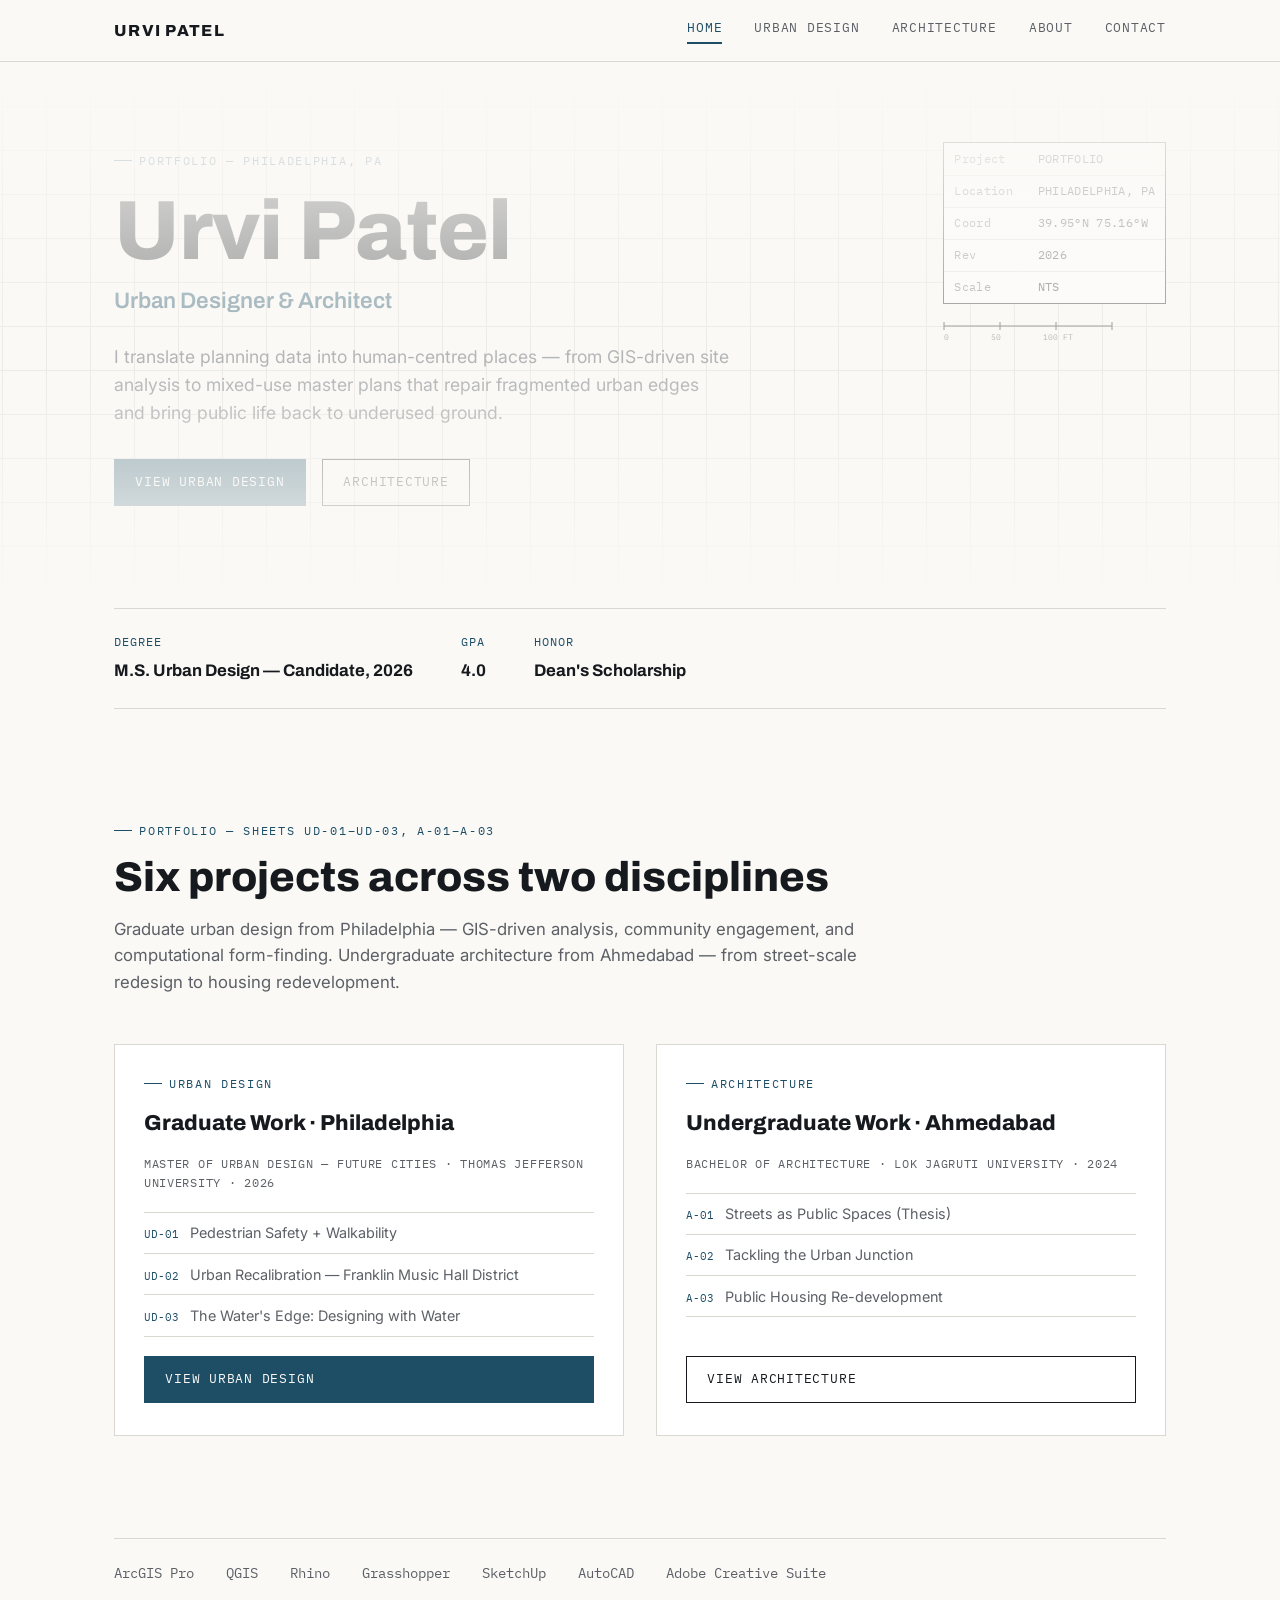
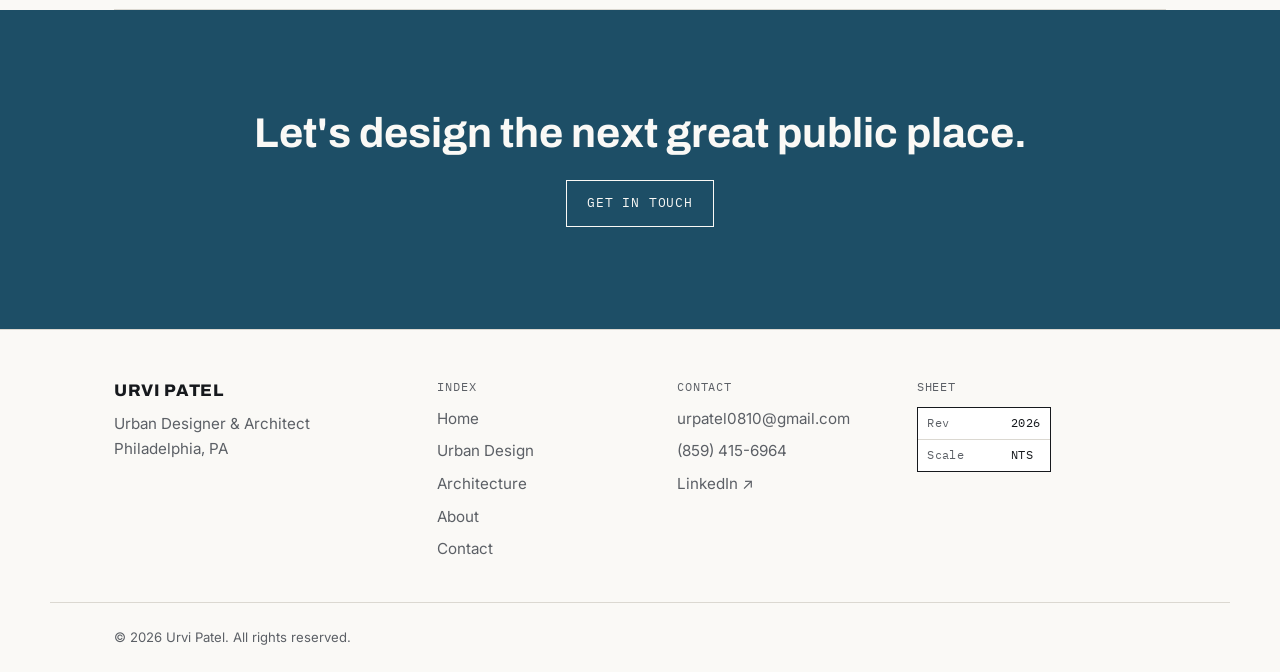
==== index.html @ c250d717 "Add files via upload" ====
<!DOCTYPE html>
<html lang="en">
<head>
<meta charset="UTF-8">
<meta name="viewport" content="width=device-width, initial-scale=1.0">
<title>Urvi Patel — Urban Designer &amp; Architect</title>
<meta name="description" content="Portfolio of Urvi Patel, an urban designer and architect based in Philadelphia specialising in master planning, GIS analysis, and human-centred urban design.">
<link rel="icon" type="image/svg+xml" href="data:image/svg+xml,%3Csvg xmlns='http://www.w3.org/2000/svg' viewBox='0 0 32 32'%3E%3Crect width='32' height='32' fill='%23FAF9F6'/%3E%3Cpath d='M16 4v24M4 16h24' stroke='%231D4E66' stroke-width='2'/%3E%3Ccircle cx='16' cy='16' r='6' fill='none' stroke='%2316191D' stroke-width='1.5'/%3E%3C/svg%3E">
<link rel="preconnect" href="https://fonts.googleapis.com">
<link rel="preconnect" href="https://fonts.gstatic.com" crossorigin>
<link href="https://fonts.googleapis.com/css2?family=Archivo:wght@600;700;800;900&family=Inter:wght@400;500;600&family=IBM+Plex+Mono:wght@400;500;600&display=swap" rel="stylesheet">
<link rel="stylesheet" href="styles.css">
</head>
<body>

<header class="site-header">
  <div class="container header-inner">
    <a href="index.html" class="logo">URVI PATEL</a>
    <nav class="nav" id="siteNav">
      <a href="index.html" class="nav-link active">Home</a>
      <a href="urban-design.html" class="nav-link">Urban Design</a>
      <a href="architecture.html" class="nav-link">Architecture</a>
      <a href="about.html" class="nav-link">About</a>
      <a href="contact.html" class="nav-link">Contact</a>
    </nav>
    <button class="nav-toggle" id="navToggle" aria-label="Toggle menu" aria-expanded="false">
      <span></span><span></span><span></span>
    </button>
  </div>
</header>

<section class="hero grid-bg">
  <div class="container hero-grid">
    <div>
      <span class="eyebrow">Portfolio — Philadelphia, PA</span>
      <h1>Urvi Patel</h1>
      <p class="hero-role">Urban Designer &amp; Architect</p>
      <p class="hero-body">I translate planning data into human-centred places — from GIS-driven site analysis to mixed-use master plans that repair fragmented urban edges and bring public life back to underused ground.</p>
      <div class="btn-row">
        <a href="urban-design.html" class="btn btn-primary">View Urban Design</a>
        <a href="architecture.html" class="btn btn-outline">Architecture</a>
      </div>
    </div>
    <div class="hero-aside">
      <div class="title-block">
        <p class="tb-row"><span>Project</span><span>Portfolio</span></p>
        <p class="tb-row"><span>Location</span><span>Philadelphia, PA</span></p>
        <p class="tb-row"><span>Coord</span><span>39.95°N 75.16°W</span></p>
        <p class="tb-row"><span>Rev</span><span>2026</span></p>
        <p class="tb-row"><span>Scale</span><span>NTS</span></p>
      </div>
      <svg class="scale-bar" width="170" height="22" viewBox="0 0 170 22" xmlns="http://www.w3.org/2000/svg">
        <line x1="1" y1="6" x2="169" y2="6" style="stroke:var(--ink);stroke-width:1"/>
        <line x1="1" y1="2" x2="1" y2="10" style="stroke:var(--ink);stroke-width:1"/>
        <line x1="57" y1="2" x2="57" y2="10" style="stroke:var(--ink);stroke-width:1"/>
        <line x1="113" y1="2" x2="113" y2="10" style="stroke:var(--ink);stroke-width:1"/>
        <line x1="169" y1="2" x2="169" y2="10" style="stroke:var(--ink);stroke-width:1"/>
        <text x="1" y="20" font-family="IBM Plex Mono" font-size="8" fill="var(--ink-muted)">0</text>
        <text x="48" y="20" font-family="IBM Plex Mono" font-size="8" fill="var(--ink-muted)">50</text>
        <text x="100" y="20" font-family="IBM Plex Mono" font-size="8" fill="var(--ink-muted)">100 FT</text>
      </svg>
    </div>
  </div>
</section>

<div class="container">
  <hr class="hairline">
  <div class="legend">
    <div class="legend-item"><span class="mono-label">Degree</span><strong>M.S. Urban Design — Candidate, 2026</strong></div>
    <div class="legend-item"><span class="mono-label">GPA</span><strong>4.0</strong></div>
    <div class="legend-item"><span class="mono-label">Honor</span><strong>Dean's Scholarship</strong></div>
  </div>
  <hr class="hairline">
</div>

<section class="section">
  <div class="container">
    <div class="section-head reveal">
      <span class="eyebrow">Portfolio — Sheets UD-01–UD-03, A-01–A-03</span>
      <h2>Six projects across two disciplines</h2>
      <p>Graduate urban design from Philadelphia — GIS-driven analysis, community engagement, and computational form-finding. Undergraduate architecture from Ahmedabad — from street-scale redesign to housing redevelopment.</p>
    </div>

    <div class="discipline-grid">

      <div class="discipline-card reveal">
        <span class="eyebrow">Urban Design</span>
        <h3>Graduate Work · Philadelphia</h3>
        <p class="d-label">Master of Urban Design — Future Cities · Thomas Jefferson University · 2026</p>
        <ul class="d-projects">
          <li>
            <span class="tag-mono">UD-01</span>
            Pedestrian Safety + Walkability
          </li>
          <li>
            <span class="tag-mono">UD-02</span>
            Urban Recalibration — Franklin Music Hall District
          </li>
          <li>
            <span class="tag-mono">UD-03</span>
            The Water's Edge: Designing with Water
          </li>
        </ul>
        <a href="urban-design.html" class="btn btn-primary">View Urban Design</a>
      </div>

      <div class="discipline-card reveal">
        <span class="eyebrow">Architecture</span>
        <h3>Undergraduate Work · Ahmedabad</h3>
        <p class="d-label">Bachelor of Architecture · Lok Jagruti University · 2024</p>
        <ul class="d-projects">
          <li>
            <span class="tag-mono">A-01</span>
            Streets as Public Spaces (Thesis)
          </li>
          <li>
            <span class="tag-mono">A-02</span>
            Tackling the Urban Junction
          </li>
          <li>
            <span class="tag-mono">A-03</span>
            Public Housing Re-development
          </li>
        </ul>
        <a href="architecture.html" class="btn btn-outline">View Architecture</a>
      </div>

    </div>
  </div>
</section>

<div class="container">
  <div class="tools-strip">
    <span>ArcGIS Pro</span><span>QGIS</span><span>Rhino</span><span>Grasshopper</span><span>SketchUp</span><span>AutoCAD</span><span>Adobe Creative Suite</span>
  </div>
</div>

<section class="section cta-band">
  <div class="container">
    <h2>Let's design the next great public place.</h2>
    <a href="contact.html" class="btn btn-outline">Get in Touch</a>
  </div>
</section>

<footer class="site-footer">
  <div class="container footer-grid">
    <div class="footer-col">
      <p class="footer-name">URVI PATEL</p>
      <p class="footer-tagline">Urban Designer &amp; Architect<br>Philadelphia, PA</p>
    </div>
    <div class="footer-col">
      <p class="footer-heading">Index</p>
      <a href="index.html">Home</a>
      <a href="urban-design.html">Urban Design</a>
      <a href="architecture.html">Architecture</a>
      <a href="about.html">About</a>
      <a href="contact.html">Contact</a>
    </div>
    <div class="footer-col">
      <p class="footer-heading">Contact</p>
      <a href="mailto:urpatel0810@gmail.com">urpatel0810@gmail.com</a>
      <a href="tel:+18594156964">(859) 415-6964</a>
      <a href="https://www.linkedin.com/in/urvi-patel-0b5b4a239/" target="_blank" rel="noopener">LinkedIn ↗</a>
    </div>
    <div class="footer-col">
      <p class="footer-heading">Sheet</p>
      <div class="title-block">
        <p class="tb-row"><span>Rev</span><span>2026</span></p>
        <p class="tb-row"><span>Scale</span><span>NTS</span></p>
      </div>
    </div>
  </div>
  <div class="container footer-bottom">
    <p>© 2026 Urvi Patel. All rights reserved.</p>
  </div>
</footer>

<script>
  const navToggle = document.getElementById('navToggle');
  const nav = document.getElementById('siteNav');
  if (navToggle && nav) {
    navToggle.addEventListener('click', () => {
      const isOpen = nav.classList.toggle('is-open');
      navToggle.setAttribute('aria-expanded', isOpen);
    });
    nav.querySelectorAll('a').forEach(link => link.addEventListener('click', () => {
      nav.classList.remove('is-open');
      navToggle.setAttribute('aria-expanded', 'false');
    }));
  }
  const reduceMotion = window.matchMedia('(prefers-reduced-motion: reduce)').matches;
  const revealEls = document.querySelectorAll('.reveal');
  if (reduceMotion || !('IntersectionObserver' in window)) {
    revealEls.forEach(el => el.classList.add('is-visible'));
  } else {
    const observer = new IntersectionObserver((entries) => {
      entries.forEach(entry => {
        if (entry.isIntersecting) { entry.target.classList.add('is-visible'); observer.unobserve(entry.target); }
      });
    }, { threshold: 0.12 });
    revealEls.forEach(el => observer.observe(el));
  }
</script>
</body>
</html>
---- styles.css ----
/* =========================================================
   URVI PATEL — PORTFOLIO
   Design language: architectural drawing-set conventions
   (title blocks, sheet numbers, coordinates, scale notes)
   ========================================================= */

/* ---------- Reset ---------- */
*, *::before, *::after { box-sizing: border-box; }
html { scroll-behavior: smooth; }
body, h1, h2, h3, h4, p, figure { margin: 0; }
img, svg { display: block; max-width: 100%; }
a { color: inherit; text-decoration: none; }
button { font: inherit; color: inherit; background: none; border: none; cursor: pointer; }
ul { margin: 0; padding: 0; list-style: none; }

/* ---------- Tokens ---------- */
:root {
  /* Color */
  --paper: #FAF9F6;
  --surface: #FFFFFF;
  --ink: #16191D;
  --ink-muted: #5C6066;
  --accent: #1D4E66;
  --accent-dark: #15394B;
  --accent-tint: #E7EEF1;
  --line: #DBD8D1;
  --line-strong: #C7C2B8;

  /* Type */
  --font-display: 'Archivo', sans-serif;
  --font-body: 'Inter', sans-serif;
  --font-mono: 'IBM Plex Mono', monospace;

  /* Spacing */
  --space-1: .5rem;
  --space-2: 1rem;
  --space-3: 1.5rem;
  --space-4: 2rem;
  --space-5: 3rem;
  --space-6: 4.5rem;
  --section-pad: clamp(3.5rem, 8vw, 6.5rem);
  --container-w: 1180px;
  --container-pad: clamp(1.25rem, 5vw, 4rem);
}

/* ---------- Base ---------- */
body {
  font-family: var(--font-body);
  background: var(--paper);
  color: var(--ink);
  font-size: 1.05rem;
  line-height: 1.6;
  -webkit-font-smoothing: antialiased;
}

h1, h2, h3, h4 { font-family: var(--font-display); color: var(--ink); line-height: 1.05; }

a:focus-visible, button:focus-visible, input:focus-visible, textarea:focus-visible {
  outline: 2px solid var(--accent);
  outline-offset: 3px;
}

.container {
  max-width: var(--container-w);
  margin-inline: auto;
  padding-inline: var(--container-pad);
}

.section { padding-block: var(--section-pad); }
.section--tight { padding-block: calc(var(--section-pad) * .55); }

.hairline { border: none; border-top: 1px solid var(--line); margin: 0; }

/* Grid texture, used sparingly as a signature backdrop */
.grid-bg {
  background-image:
    linear-gradient(var(--line) 1px, transparent 1px),
    linear-gradient(90deg, var(--line) 1px, transparent 1px);
  background-size: 44px 44px;
  background-position: center top;
  position: relative;
}
.grid-bg::before {
  content: "";
  position: absolute; inset: 0;
  background: linear-gradient(180deg, var(--paper) 0%, rgba(250,249,246,0.55) 55%, var(--paper) 100%);
  pointer-events: none;
}

/* ---------- Eyebrow / labels ---------- */
.eyebrow {
  font-family: var(--font-mono);
  font-size: .75rem;
  letter-spacing: .14em;
  text-transform: uppercase;
  color: var(--accent);
  display: inline-flex;
  align-items: center;
  gap: .6em;
}
.eyebrow::before {
  content: "";
  width: 18px; height: 1px;
  background: var(--accent);
  display: inline-block;
}

.mono-label {
  font-family: var(--font-mono);
  font-size: .72rem;
  letter-spacing: .08em;
  text-transform: uppercase;
  color: var(--ink-muted);
}

/* ---------- Buttons ---------- */
.btn {
  font-family: var(--font-mono);
  font-size: .8rem;
  letter-spacing: .06em;
  text-transform: uppercase;
  padding: .95em 1.6em;
  border-radius: 0;
  display: inline-flex;
  align-items: center;
  gap: .6em;
  transition: background-color .2s ease, color .2s ease, border-color .2s ease, transform .2s ease;
}
.btn-primary {
  background: var(--accent);
  color: var(--paper);
  border: 1px solid var(--accent);
}
.btn-primary:hover { background: var(--accent-dark); border-color: var(--accent-dark); }
.btn-outline {
  background: transparent;
  color: var(--ink);
  border: 1px solid var(--ink);
}
.btn-outline:hover { background: var(--ink); color: var(--paper); }
.btn-row { display: flex; flex-wrap: wrap; gap: var(--space-2); }

/* ---------- Header / Nav ---------- */
.site-header {
  position: sticky; top: 0; z-index: 50;
  background: rgba(250,249,246,0.92);
  backdrop-filter: blur(6px);
  border-bottom: 1px solid var(--line);
}
.header-inner {
  display: flex; align-items: center; justify-content: space-between;
  padding-block: 1.1rem;
}
.logo {
  font-family: var(--font-display);
  font-weight: 800;
  font-size: 1rem;
  letter-spacing: .08em;
}
.nav { display: flex; gap: var(--space-4); }
.nav-link {
  font-family: var(--font-mono);
  font-size: .8rem;
  letter-spacing: .06em;
  text-transform: uppercase;
  color: var(--ink-muted);
  padding-bottom: .3em;
  border-bottom: 2px solid transparent;
  transition: color .2s ease, border-color .2s ease;
}
.nav-link:hover { color: var(--ink); }
.nav-link.active { color: var(--accent); border-color: var(--accent); }

.nav-toggle {
  display: none;
  flex-direction: column;
  gap: 5px;
  padding: .4rem;
}
.nav-toggle span { width: 22px; height: 2px; background: var(--ink); transition: transform .2s ease, opacity .2s ease; }
.nav-toggle[aria-expanded="true"] span:nth-child(1) { transform: translateY(7px) rotate(45deg); }
.nav-toggle[aria-expanded="true"] span:nth-child(2) { opacity: 0; }
.nav-toggle[aria-expanded="true"] span:nth-child(3) { transform: translateY(-7px) rotate(-45deg); }

@media (max-width: 760px) {
  .nav-toggle { display: flex; }
  .nav {
    position: fixed; inset: 64px 0 0 0;
    background: var(--paper);
    flex-direction: column;
    align-items: flex-start;
    gap: var(--space-3);
    padding: var(--space-4) var(--container-pad);
    transform: translateY(-8px);
    opacity: 0;
    pointer-events: none;
    transition: opacity .2s ease, transform .2s ease;
  }
  .nav.is-open { opacity: 1; transform: translateY(0); pointer-events: auto; }
  .nav-link { font-size: 1rem; }
}

/* ---------- Title block (signature element) ---------- */
.title-block {
  border: 1px solid var(--ink);
  background: var(--surface);
  font-family: var(--font-mono);
  font-size: .72rem;
  letter-spacing: .03em;
  width: max-content;
}
.tb-row {
  display: grid;
  grid-template-columns: 6.5em 1fr;
  gap: .75em;
  padding: .55em .85em;
  border-bottom: 1px solid var(--line);
}
.tb-row:last-child { border-bottom: none; }
.tb-row span:first-child { color: var(--ink-muted); }
.tb-row span:last-child { color: var(--ink); text-transform: uppercase; }

.scale-bar { margin-top: var(--space-2); }

/* ---------- Hero ---------- */
.hero { padding-top: clamp(3rem, 7vw, 5rem); padding-bottom: var(--section-pad); }
.hero-grid {
  display: grid;
  grid-template-columns: 1.6fr 1fr;
  gap: var(--space-5);
  align-items: start;
}
.hero h1 {
  font-size: clamp(2.75rem, 7vw, 5.25rem);
  font-weight: 800;
  letter-spacing: -.01em;
  margin-block: var(--space-2) var(--space-1);
}
.hero-role {
  font-family: var(--font-display);
  font-size: clamp(1.15rem, 2vw, 1.4rem);
  font-weight: 600;
  color: var(--accent);
  margin-bottom: var(--space-3);
}
.hero-body { max-width: 38em; color: var(--ink-muted); font-size: 1.1rem; margin-bottom: var(--space-4); }
.hero-aside { justify-self: end; }

@media (max-width: 900px) {
  .hero-grid { grid-template-columns: 1fr; }
  .hero-aside { justify-self: start; }
}

/* ---------- Legend / stats strip ---------- */
.legend {
  display: flex;
  flex-wrap: wrap;
  gap: var(--space-5);
  padding-block: var(--space-3);
}
.legend-item { display: flex; flex-direction: column; gap: .35em; }
.legend-item .mono-label { color: var(--accent); }
.legend-item strong { font-family: var(--font-display); font-size: 1.05rem; font-weight: 700; }

/* ---------- Section headings ---------- */
.section-head { max-width: 46em; margin-bottom: var(--space-5); }
.section-head h2 {
  font-size: clamp(1.9rem, 3.4vw, 2.6rem);
  font-weight: 800;
  margin-top: var(--space-2);
}
.section-head p { color: var(--ink-muted); margin-top: var(--space-2); font-size: 1.05rem; }

/* ---------- Project cards (grid, home preview) ---------- */
.project-grid { display: grid; grid-template-columns: repeat(3, 1fr); gap: var(--space-4); }
@media (max-width: 980px) { .project-grid { grid-template-columns: 1fr; } }

.project-card {
  border: 1px solid var(--line);
  background: var(--surface);
  display: flex;
  flex-direction: column;
  transition: border-color .2s ease, transform .2s ease;
}
.project-card:hover { border-color: var(--accent); transform: translateY(-3px); }
.sheet-tag {
  font-family: var(--font-mono);
  font-size: .7rem;
  letter-spacing: .08em;
  color: var(--accent);
  padding: .8em 1.1em;
  border-bottom: 1px solid var(--line);
}
.diagram {
  height: 200px;
  background: var(--surface);
  background-image:
    linear-gradient(var(--line) 1px, transparent 1px),
    linear-gradient(90deg, var(--line) 1px, transparent 1px);
  background-size: 22px 22px;
  display: flex;
  align-items: center;
  justify-content: center;
  overflow: hidden;
}
.diagram svg { width: 90%; height: 90%; }
.diagram img { width: 100%; height: 100%; object-fit: cover; display: block; }
.project-card .diagram { border-bottom: 1px solid var(--line); }
.sheet-body .diagram { height: 100%; min-height: 280px; }

.figure-row {
  display: grid;
  grid-template-columns: repeat(3, 1fr);
  gap: 1px;
  background: var(--line);
  border: 1px solid var(--line);
  margin: 0 1.4em 2em;
}
.figure-row figure { margin: 0; background: var(--surface); }
.figure-row img { width: 100%; height: 150px; object-fit: cover; display: block; }
.figure-row figcaption {
  font-family: var(--font-mono);
  font-size: .68rem;
  letter-spacing: .03em;
  text-transform: uppercase;
  color: var(--ink-muted);
  padding: .6em .7em;
  border-top: 1px solid var(--line);
}
@media (max-width: 700px) { .figure-row { grid-template-columns: 1fr; margin: 0 1.4em 1.6em; } }
.sheet-credits { font-family: var(--font-mono); font-size: .8rem; color: var(--ink-muted); border-top: 1px solid var(--line); padding-top: 1em; margin-top: var(--space-3); }
.card-body { padding: 1.4em 1.1em 1.6em; display: flex; flex-direction: column; gap: .7em; flex: 1; }
.card-body h3 { font-size: 1.2rem; font-weight: 700; }
.card-meta { font-family: var(--font-mono); font-size: .72rem; letter-spacing: .04em; color: var(--ink-muted); text-transform: uppercase; }
.card-body p { color: var(--ink-muted); font-size: .96rem; }
.card-link {
  font-family: var(--font-mono);
  font-size: .75rem;
  letter-spacing: .05em;
  text-transform: uppercase;
  color: var(--ink);
  border-bottom: 1px solid var(--ink);
  width: max-content;
  margin-top: auto;
  padding-bottom: .15em;
  transition: color .2s ease, border-color .2s ease;
}
.card-link:hover { color: var(--accent); border-color: var(--accent); }

.tag-list { display: flex; flex-wrap: wrap; gap: .5em; margin-top: .3em; }
.tag {
  font-family: var(--font-mono);
  font-size: .68rem;
  letter-spacing: .04em;
  text-transform: uppercase;
  color: var(--ink-muted);
  border: 1px solid var(--line);
  padding: .35em .65em;
}

/* ---------- Tools strip ---------- */
.tools-strip {
  display: flex;
  flex-wrap: wrap;
  gap: var(--space-3) var(--space-4);
  border-top: 1px solid var(--line);
  border-bottom: 1px solid var(--line);
  padding-block: var(--space-3);
}
.tools-strip span { font-family: var(--font-mono); font-size: .85rem; color: var(--ink-muted); }

/* ---------- CTA band ---------- */
.cta-band {
  background: var(--accent);
  color: var(--paper);
  text-align: center;
}
.cta-band h2 { color: var(--paper); font-size: clamp(1.8rem, 3.6vw, 2.6rem); margin-bottom: var(--space-3); }
.cta-band .btn-outline { border-color: var(--paper); color: var(--paper); }
.cta-band .btn-outline:hover { background: var(--paper); color: var(--accent); }

/* ---------- Footer ---------- */
.site-footer { border-top: 1px solid var(--line); padding-top: var(--space-5); }
.footer-grid {
  display: grid;
  grid-template-columns: 1.4fr 1fr 1fr 1.2fr;
  gap: var(--space-4);
  padding-bottom: var(--space-4);
}
@media (max-width: 760px) { .footer-grid { grid-template-columns: 1fr 1fr; } }
.footer-name { font-family: var(--font-display); font-weight: 800; letter-spacing: .04em; }
.footer-tagline { color: var(--ink-muted); margin-top: .5em; font-size: .95rem; }
.footer-heading { font-family: var(--font-mono); font-size: .72rem; letter-spacing: .08em; text-transform: uppercase; color: var(--ink-muted); margin-bottom: .9em; }
.footer-col a { display: block; color: var(--ink-muted); font-size: .95rem; margin-bottom: .55em; transition: color .2s ease; }
.footer-col a:hover { color: var(--accent); }
.footer-bottom { border-top: 1px solid var(--line); padding-block: var(--space-3); display: flex; justify-content: space-between; flex-wrap: wrap; gap: .5em; }
.footer-bottom p { font-size: .82rem; color: var(--ink-muted); }

/* ---------- Page header (Projects / About / Contact) ---------- */
.page-header { padding-top: clamp(2.5rem, 6vw, 4rem); padding-bottom: var(--space-4); }
.page-header h1 { font-size: clamp(2.5rem, 6vw, 4rem); font-weight: 800; margin-block: var(--space-2) var(--space-2); }
.page-header p { max-width: 42em; color: var(--ink-muted); font-size: 1.08rem; }

/* ---------- Project detail sheets ---------- */
.sheet {
  border: 1px solid var(--line);
  background: var(--surface);
  margin-bottom: var(--space-5);
}
.sheet-header {
  display: flex; justify-content: space-between; align-items: flex-start; gap: var(--space-3);
  padding: 1.3em 1.4em;
  border-bottom: 1px solid var(--line);
  flex-wrap: wrap;
}
.sheet-header .sheet-tag { border: none; padding: 0; }
.sheet-header h3 { font-size: clamp(1.4rem, 2.4vw, 1.85rem); font-weight: 800; margin-top: .3em; }
.sheet-meta { font-family: var(--font-mono); font-size: .76rem; color: var(--ink-muted); text-transform: uppercase; letter-spacing: .03em; margin-top: .5em; }
.sheet-body { padding: 1.6em 1.4em 2em; display: grid; grid-template-columns: 1.1fr 1fr; gap: var(--space-4); }
@media (max-width: 860px) { .sheet-body { grid-template-columns: 1fr; } }
.sheet-body .diagram { border: 1px solid var(--line); }
.sheet-overview p { color: var(--ink-muted); margin-bottom: var(--space-3); }
.sheet-overview h4 { font-family: var(--font-mono); font-size: .75rem; letter-spacing: .08em; text-transform: uppercase; color: var(--accent); margin-bottom: .8em; }
.principles-list { display: grid; grid-template-columns: 1fr 1fr; gap: .5em .8em; margin-bottom: var(--space-3); }
.principles-list li { font-size: .92rem; color: var(--ink); padding-left: 1em; position: relative; }
.principles-list li::before { content: "—"; position: absolute; left: 0; color: var(--accent); }
.objectives-list { display: flex; flex-direction: column; gap: .6em; margin-bottom: var(--space-3); }
.obj-row { display: grid; grid-template-columns: 7.5em 1fr; gap: .8em; font-size: .9rem; }
.obj-row .obj-code { font-family: var(--font-mono); color: var(--accent); font-weight: 600; }
.obj-row .obj-desc { color: var(--ink-muted); }
.site-stamp { font-family: var(--font-mono); font-size: .8rem; color: var(--ink-muted); border-top: 1px solid var(--line); padding-top: 1em; }

/* ---------- About page ---------- */
.about-grid { display: grid; grid-template-columns: .85fr 1.4fr; gap: var(--space-5); align-items: start; }
@media (max-width: 860px) { .about-grid { grid-template-columns: 1fr; } }
.portrait {
  border: 1px solid var(--ink);
  aspect-ratio: 4/5;
  position: relative;
  overflow: hidden;
}
.portrait .corner { position: absolute; width: 14px; height: 14px; top: 0; left: 0; }
.portrait .corner::before, .portrait .corner::after { content: ""; position: absolute; background: var(--ink); }
.portrait .corner::before { width: 14px; height: 1px; top: 0; left: 0; }
.portrait .corner::after { width: 1px; height: 14px; top: 0; left: 0; }
.portrait .corner.tr { left: auto; right: 0; transform: scaleX(-1); }
.portrait .corner.bl { top: auto; bottom: 0; transform: scaleY(-1); }
.portrait .corner.br { top: auto; left: auto; right: 0; bottom: 0; transform: scale(-1); }

.timeline-item { padding-block: var(--space-3); border-bottom: 1px solid var(--line); }
.timeline-item:last-child { border-bottom: none; }
.timeline-item h4 { font-size: 1.15rem; font-weight: 700; }
.timeline-item .mono-label { margin-top: .3em; display: block; }
.timeline-item p, .timeline-item ul { color: var(--ink-muted); margin-top: .8em; font-size: .96rem; }
.timeline-item ul li { padding-left: 1em; position: relative; margin-bottom: .4em; }
.timeline-item ul li::before { content: "—"; position: absolute; left: 0; color: var(--accent); }

.skills-grid { display: grid; grid-template-columns: repeat(2, 1fr); gap: var(--space-4); }
@media (max-width: 700px) { .skills-grid { grid-template-columns: 1fr; } }
.skill-group .footer-heading { color: var(--accent); }

/* ---------- Contact page ---------- */
.contact-grid { display: grid; grid-template-columns: repeat(3, 1fr); gap: var(--space-3); margin-bottom: var(--space-5); }
@media (max-width: 860px) { .contact-grid { grid-template-columns: 1fr; } }
.contact-card {
  border: 1px solid var(--line);
  background: var(--surface);
  padding: 1.6em 1.3em;
  display: flex; flex-direction: column; gap: .6em;
  transition: border-color .2s ease, transform .2s ease;
}
.contact-card:hover { border-color: var(--accent); transform: translateY(-3px); }
.contact-card .mono-label { color: var(--accent); }
.contact-card strong { font-family: var(--font-display); font-size: 1.15rem; }
.status-block { display: inline-block; }

/* ---------- Homepage discipline section ---------- */
.discipline-grid {
  display: grid;
  grid-template-columns: repeat(2, 1fr);
  gap: var(--space-4);
  margin-top: var(--space-4);
}
@media (max-width: 700px) { .discipline-grid { grid-template-columns: 1fr; } }

.discipline-card {
  border: 1px solid var(--line);
  background: var(--surface);
  padding: 1.8rem 1.8rem 2rem;
  display: flex;
  flex-direction: column;
  gap: 1.2rem;
}

.discipline-card .d-label {
  font-family: var(--font-mono);
  font-size: .75rem;
  text-transform: uppercase;
  letter-spacing: .06em;
  color: var(--ink-muted);
  margin: 0;
}

.discipline-card h3 { font-size: 1.35rem; font-weight: 800; margin: 0; }

.discipline-card .d-projects {
  border-top: 1px solid var(--line);
  flex: 1;
}

.discipline-card .d-projects li {
  display: flex;
  align-items: baseline;
  gap: .75em;
  padding-block: .6em;
  border-bottom: 1px solid var(--line);
  font-size: .9rem;
  color: var(--ink-muted);
}

.discipline-card .d-projects li .tag-mono {
  font-family: var(--font-mono);
  font-size: .68rem;
  color: var(--accent);
  flex-shrink: 0;
}

/* ---------- Multi-image project gallery ---------- */
.image-grid {
  display: grid;
  grid-template-columns: repeat(2, 1fr);
  gap: 4px;
  margin-top: var(--space-4);
  border-top: 1px solid var(--line);
  padding-top: var(--space-4);
}
.image-grid img { width: 100%; height: auto; display: block; }
.image-grid .span-full { grid-column: 1 / -1; }
@media (max-width: 700px) { .image-grid { grid-template-columns: 1fr; } }

/* ---------- Reveal animation ---------- */
.reveal { opacity: 0; transform: translateY(18px); transition: opacity .6s ease, transform .6s ease; }
.reveal.is-visible { opacity: 1; transform: translateY(0); }

@media (prefers-reduced-motion: reduce) {
  html { scroll-behavior: auto; }
  .reveal { opacity: 1 !important; transform: none !important; transition: none !important; }
  .project-card:hover, .contact-card:hover { transform: none; }
}
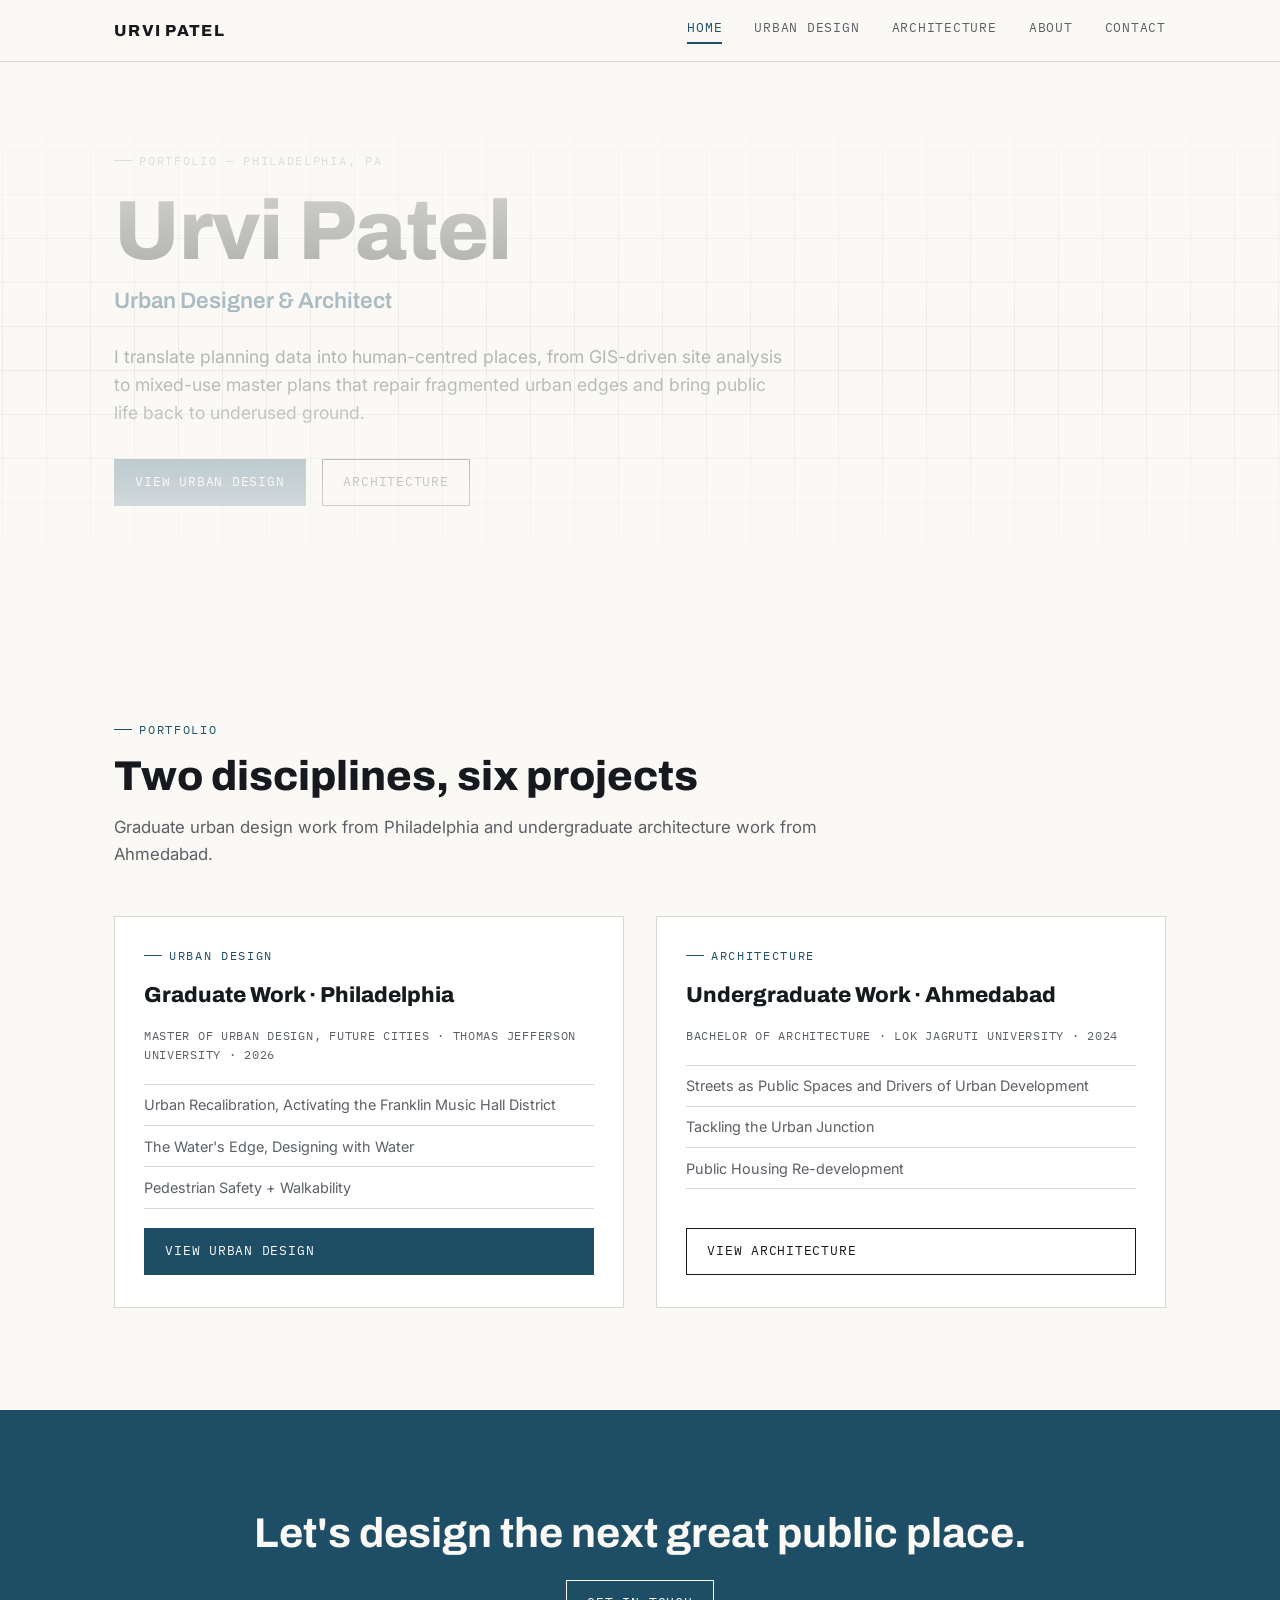
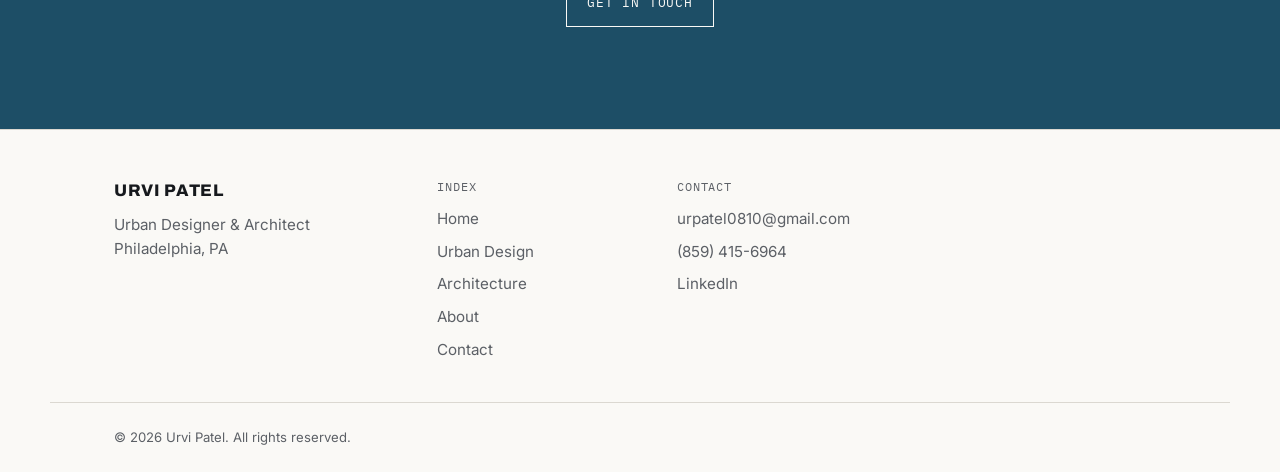
==== commit edbb7bff: "Add files via upload" ====
--- a/index.html
+++ b/index.html
@@ -4,8 +4,8 @@
 <meta charset="UTF-8">
 <meta name="viewport" content="width=device-width, initial-scale=1.0">
 <title>Urvi Patel — Urban Designer &amp; Architect</title>
-<meta name="description" content="Portfolio of Urvi Patel, an urban designer and architect based in Philadelphia specialising in master planning, GIS analysis, and human-centred urban design.">
-<link rel="icon" type="image/svg+xml" href="data:image/svg+xml,%3Csvg xmlns='http://www.w3.org/2000/svg' viewBox='0 0 32 32'%3E%3Crect width='32' height='32' fill='%23FAF9F6'/%3E%3Cpath d='M16 4v24M4 16h24' stroke='%231D4E66' stroke-width='2'/%3E%3Ccircle cx='16' cy='16' r='6' fill='none' stroke='%2316191D' stroke-width='1.5'/%3E%3C/svg%3E">
+<meta name="description" content="Portfolio of Urvi Patel, an urban designer and architect based in Philadelphia.">
+<link rel="icon" type="image/svg+xml" href="data:image/svg+xml,%3Csvg xmlns='http://www.w3.org/2000/svg' viewBox='0 0 32 32'%3E%3Crect width='32' height='32' fill='%23FAF9F6'/%3E%3Cpath d='M16 4v24M4 16h24' stroke='%231B48C4' stroke-width='2'/%3E%3Ccircle cx='16' cy='16' r='6' fill='none' stroke='%2316191D' stroke-width='1.5'/%3E%3C/svg%3E">
 <link rel="preconnect" href="https://fonts.googleapis.com">
 <link rel="preconnect" href="https://fonts.gstatic.com" crossorigin>
 <link href="https://fonts.googleapis.com/css2?family=Archivo:wght@600;700;800;900&family=Inter:wght@400;500;600&family=IBM+Plex+Mono:wght@400;500;600&display=swap" rel="stylesheet">
@@ -30,76 +30,35 @@
 </header>
 
 <section class="hero grid-bg">
-  <div class="container hero-grid">
-    <div>
-      <span class="eyebrow">Portfolio — Philadelphia, PA</span>
-      <h1>Urvi Patel</h1>
-      <p class="hero-role">Urban Designer &amp; Architect</p>
-      <p class="hero-body">I translate planning data into human-centred places — from GIS-driven site analysis to mixed-use master plans that repair fragmented urban edges and bring public life back to underused ground.</p>
-      <div class="btn-row">
-        <a href="urban-design.html" class="btn btn-primary">View Urban Design</a>
-        <a href="architecture.html" class="btn btn-outline">Architecture</a>
-      </div>
-    </div>
-    <div class="hero-aside">
-      <div class="title-block">
-        <p class="tb-row"><span>Project</span><span>Portfolio</span></p>
-        <p class="tb-row"><span>Location</span><span>Philadelphia, PA</span></p>
-        <p class="tb-row"><span>Coord</span><span>39.95°N 75.16°W</span></p>
-        <p class="tb-row"><span>Rev</span><span>2026</span></p>
-        <p class="tb-row"><span>Scale</span><span>NTS</span></p>
-      </div>
-      <svg class="scale-bar" width="170" height="22" viewBox="0 0 170 22" xmlns="http://www.w3.org/2000/svg">
-        <line x1="1" y1="6" x2="169" y2="6" style="stroke:var(--ink);stroke-width:1"/>
-        <line x1="1" y1="2" x2="1" y2="10" style="stroke:var(--ink);stroke-width:1"/>
-        <line x1="57" y1="2" x2="57" y2="10" style="stroke:var(--ink);stroke-width:1"/>
-        <line x1="113" y1="2" x2="113" y2="10" style="stroke:var(--ink);stroke-width:1"/>
-        <line x1="169" y1="2" x2="169" y2="10" style="stroke:var(--ink);stroke-width:1"/>
-        <text x="1" y="20" font-family="IBM Plex Mono" font-size="8" fill="var(--ink-muted)">0</text>
-        <text x="48" y="20" font-family="IBM Plex Mono" font-size="8" fill="var(--ink-muted)">50</text>
-        <text x="100" y="20" font-family="IBM Plex Mono" font-size="8" fill="var(--ink-muted)">100 FT</text>
-      </svg>
+  <div class="container">
+    <span class="eyebrow">Portfolio — Philadelphia, PA</span>
+    <h1>Urvi Patel</h1>
+    <p class="hero-role">Urban Designer &amp; Architect</p>
+    <p class="hero-body">I translate planning data into human-centred places, from GIS-driven site analysis to mixed-use master plans that repair fragmented urban edges and bring public life back to underused ground.</p>
+    <div class="btn-row">
+      <a href="urban-design.html" class="btn btn-primary">View Urban Design</a>
+      <a href="architecture.html" class="btn btn-outline">Architecture</a>
     </div>
   </div>
 </section>
 
-<div class="container">
-  <hr class="hairline">
-  <div class="legend">
-    <div class="legend-item"><span class="mono-label">Degree</span><strong>M.S. Urban Design — Candidate, 2026</strong></div>
-    <div class="legend-item"><span class="mono-label">GPA</span><strong>4.0</strong></div>
-    <div class="legend-item"><span class="mono-label">Honor</span><strong>Dean's Scholarship</strong></div>
-  </div>
-  <hr class="hairline">
-</div>
-
 <section class="section">
   <div class="container">
     <div class="section-head reveal">
-      <span class="eyebrow">Portfolio — Sheets UD-01–UD-03, A-01–A-03</span>
-      <h2>Six projects across two disciplines</h2>
-      <p>Graduate urban design from Philadelphia — GIS-driven analysis, community engagement, and computational form-finding. Undergraduate architecture from Ahmedabad — from street-scale redesign to housing redevelopment.</p>
+      <span class="eyebrow">Portfolio</span>
+      <h2>Two disciplines, six projects</h2>
+      <p>Graduate urban design work from Philadelphia and undergraduate architecture work from Ahmedabad.</p>
     </div>
 
     <div class="discipline-grid">
-
       <div class="discipline-card reveal">
         <span class="eyebrow">Urban Design</span>
         <h3>Graduate Work · Philadelphia</h3>
-        <p class="d-label">Master of Urban Design — Future Cities · Thomas Jefferson University · 2026</p>
+        <p class="d-label">Master of Urban Design, Future Cities · Thomas Jefferson University · 2026</p>
         <ul class="d-projects">
-          <li>
-            <span class="tag-mono">UD-01</span>
-            Pedestrian Safety + Walkability
-          </li>
-          <li>
-            <span class="tag-mono">UD-02</span>
-            Urban Recalibration — Franklin Music Hall District
-          </li>
-          <li>
-            <span class="tag-mono">UD-03</span>
-            The Water's Edge: Designing with Water
-          </li>
+          <li>Urban Recalibration, Activating the Franklin Music Hall District</li>
+          <li>The Water's Edge, Designing with Water</li>
+          <li>Pedestrian Safety + Walkability</li>
         </ul>
         <a href="urban-design.html" class="btn btn-primary">View Urban Design</a>
       </div>
@@ -109,31 +68,15 @@
         <h3>Undergraduate Work · Ahmedabad</h3>
         <p class="d-label">Bachelor of Architecture · Lok Jagruti University · 2024</p>
         <ul class="d-projects">
-          <li>
-            <span class="tag-mono">A-01</span>
-            Streets as Public Spaces (Thesis)
-          </li>
-          <li>
-            <span class="tag-mono">A-02</span>
-            Tackling the Urban Junction
-          </li>
-          <li>
-            <span class="tag-mono">A-03</span>
-            Public Housing Re-development
-          </li>
+          <li>Streets as Public Spaces and Drivers of Urban Development</li>
+          <li>Tackling the Urban Junction</li>
+          <li>Public Housing Re-development</li>
         </ul>
         <a href="architecture.html" class="btn btn-outline">View Architecture</a>
       </div>
-
     </div>
   </div>
 </section>
-
-<div class="container">
-  <div class="tools-strip">
-    <span>ArcGIS Pro</span><span>QGIS</span><span>Rhino</span><span>Grasshopper</span><span>SketchUp</span><span>AutoCAD</span><span>Adobe Creative Suite</span>
-  </div>
-</div>
 
 <section class="section cta-band">
   <div class="container">
@@ -160,14 +103,7 @@
       <p class="footer-heading">Contact</p>
       <a href="mailto:urpatel0810@gmail.com">urpatel0810@gmail.com</a>
       <a href="tel:+18594156964">(859) 415-6964</a>
-      <a href="https://www.linkedin.com/in/urvi-patel-0b5b4a239/" target="_blank" rel="noopener">LinkedIn ↗</a>
-    </div>
-    <div class="footer-col">
-      <p class="footer-heading">Sheet</p>
-      <div class="title-block">
-        <p class="tb-row"><span>Rev</span><span>2026</span></p>
-        <p class="tb-row"><span>Scale</span><span>NTS</span></p>
-      </div>
+      <a href="https://www.linkedin.com/in/urvi-patel-0b5b4a239/" target="_blank" rel="noopener">LinkedIn</a>
     </div>
   </div>
   <div class="container footer-bottom">
@@ -183,20 +119,13 @@
       const isOpen = nav.classList.toggle('is-open');
       navToggle.setAttribute('aria-expanded', isOpen);
     });
-    nav.querySelectorAll('a').forEach(link => link.addEventListener('click', () => {
-      nav.classList.remove('is-open');
-      navToggle.setAttribute('aria-expanded', 'false');
-    }));
   }
-  const reduceMotion = window.matchMedia('(prefers-reduced-motion: reduce)').matches;
   const revealEls = document.querySelectorAll('.reveal');
-  if (reduceMotion || !('IntersectionObserver' in window)) {
+  if (!('IntersectionObserver' in window)) {
     revealEls.forEach(el => el.classList.add('is-visible'));
   } else {
     const observer = new IntersectionObserver((entries) => {
-      entries.forEach(entry => {
-        if (entry.isIntersecting) { entry.target.classList.add('is-visible'); observer.unobserve(entry.target); }
-      });
+      entries.forEach(entry => { if (entry.isIntersecting) { entry.target.classList.add('is-visible'); observer.unobserve(entry.target); } });
     }, { threshold: 0.12 });
     revealEls.forEach(el => observer.observe(el));
   }
--- a/styles.css
+++ b/styles.css
@@ -547,3 +547,7 @@
   .reveal { opacity: 1 !important; transform: none !important; transition: none !important; }
   .project-card:hover, .contact-card:hover { transform: none; }
 }
+
+/* ---------- Single column image stack ---------- */
+.image-stack { display: flex; flex-direction: column; gap: 6px; margin-top: var(--space-3); }
+.image-stack img { width: 100%; height: auto; display: block; }
